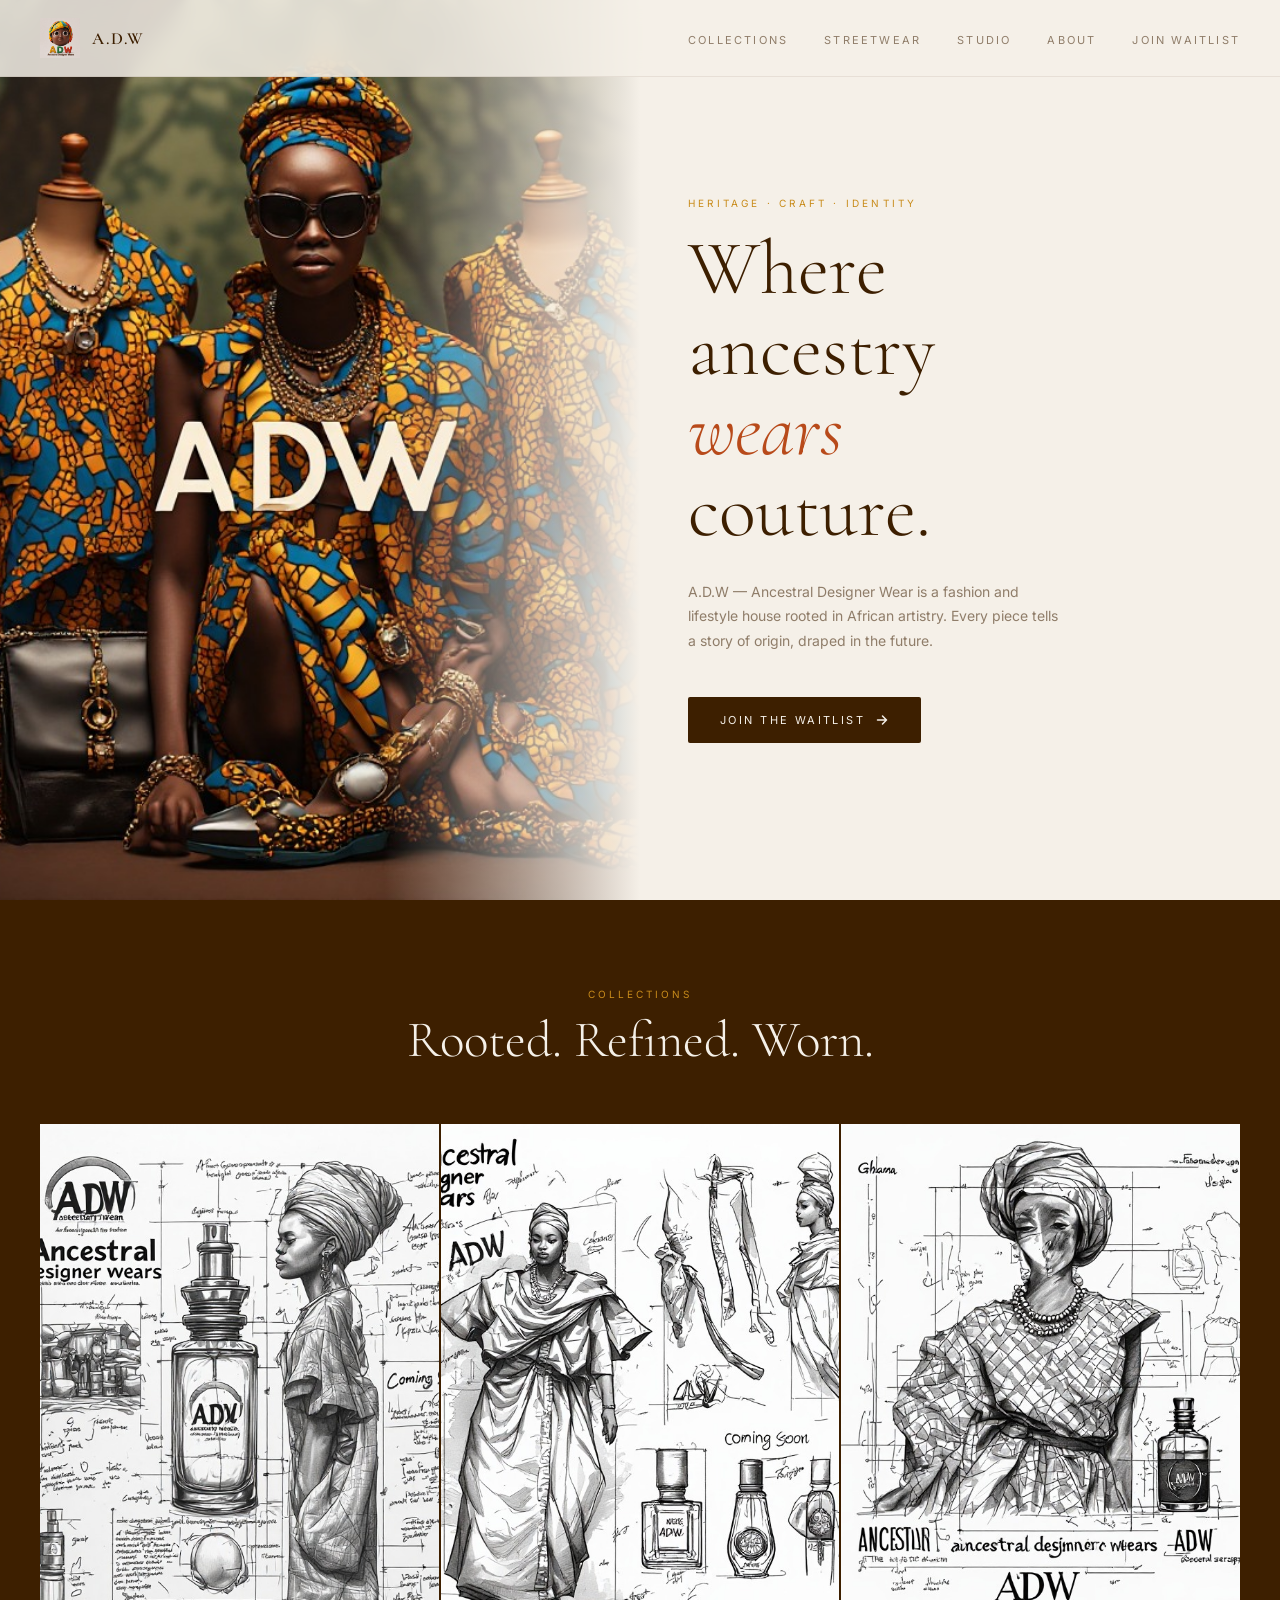
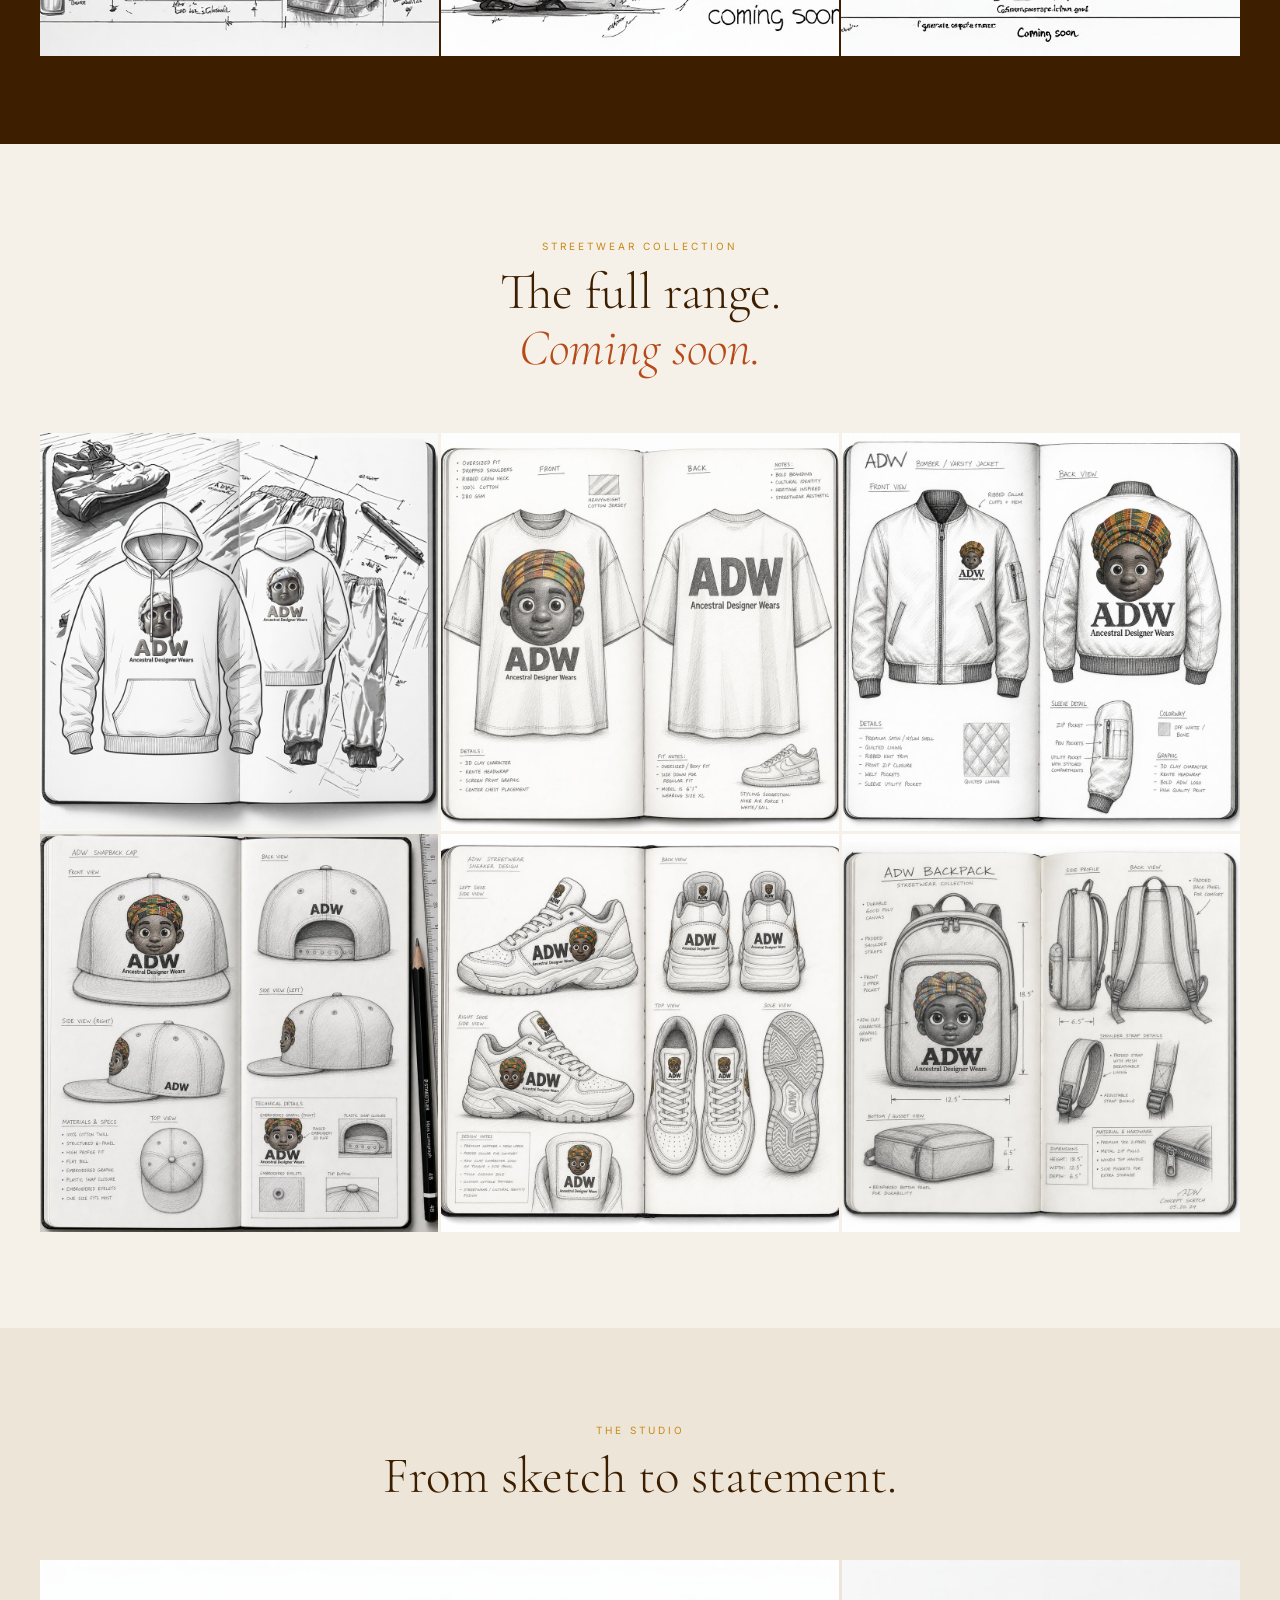
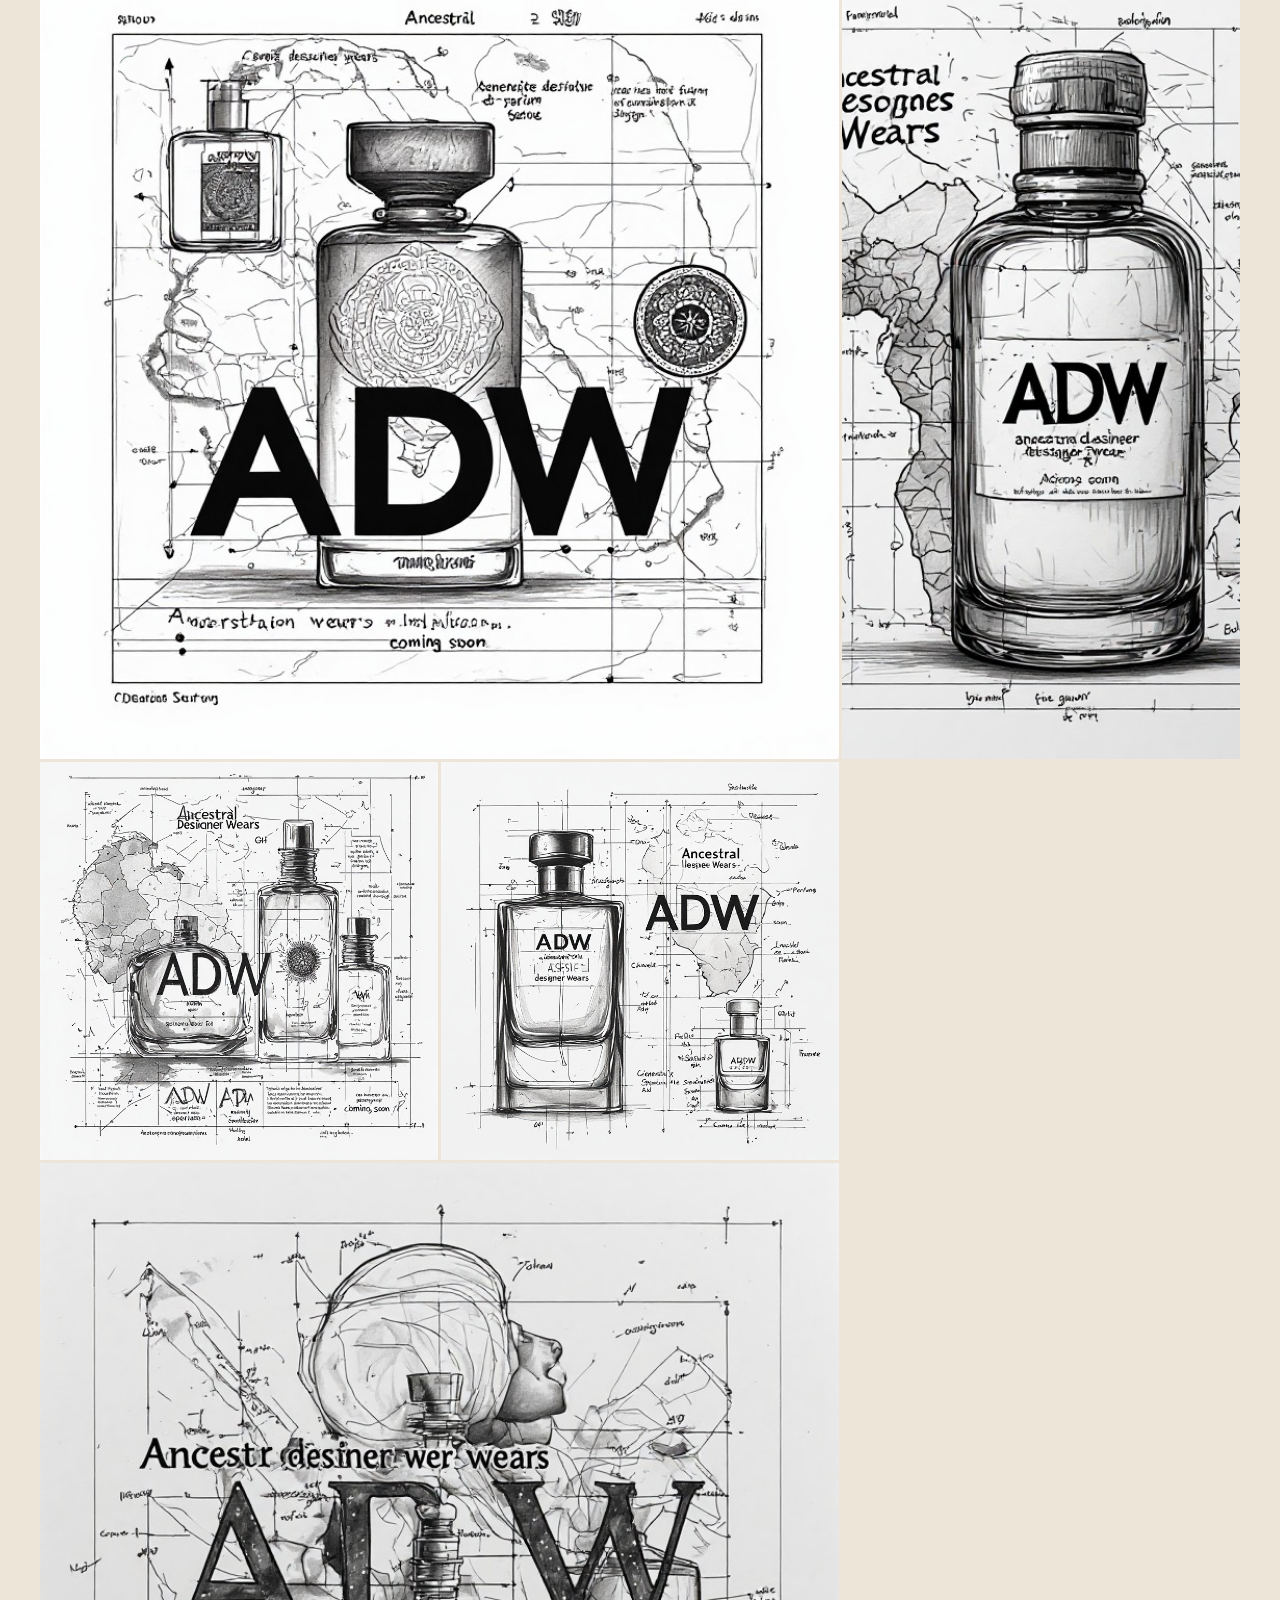
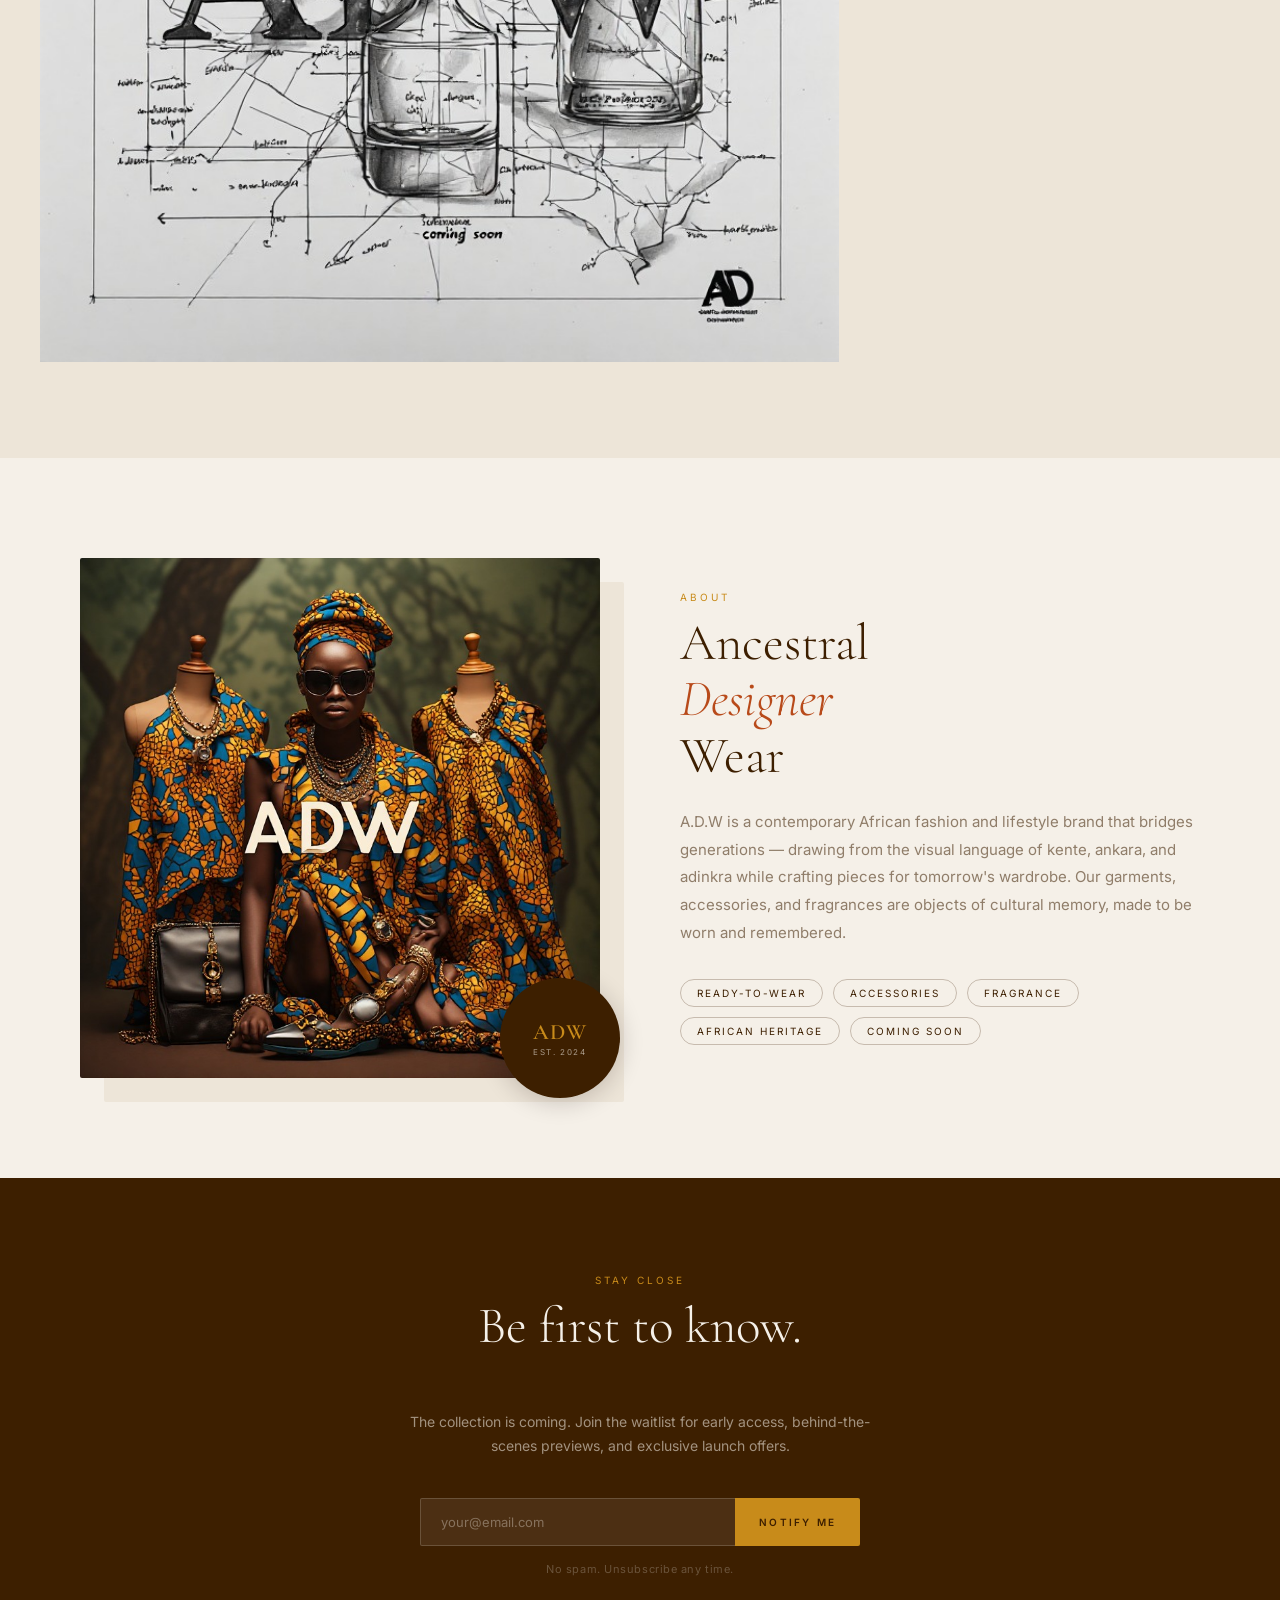
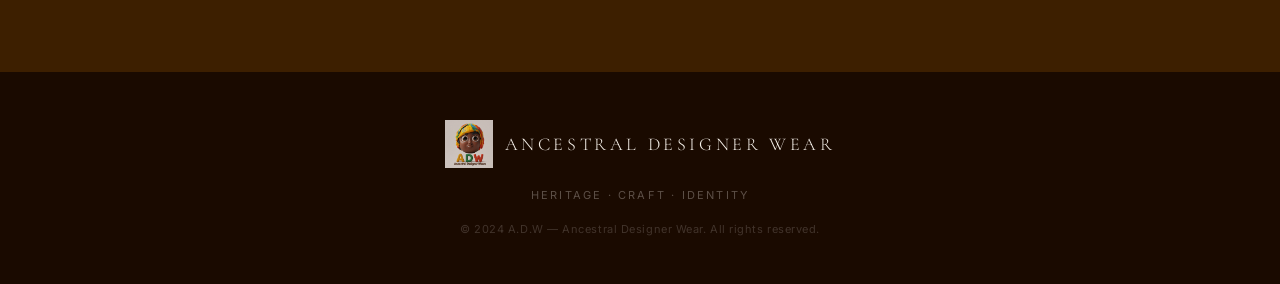
==== ancestral-designer-wear/index.html @ 5e0c4357 "Add streetwear collection: hoodie, tee, jacket, cap, sneakers, backpack sketches + rebuilt static si" ====
<!DOCTYPE html>
<html lang="en">
<head>
  <meta charset="UTF-8" />
  <meta name="viewport" content="width=device-width, initial-scale=1.0" />
  <title>A.D.W — Ancestral Designer Wear</title>
  <meta name="description" content="A.D.W — Ancestral Designer Wear. Where heritage meets haute couture. Rooted in African artistry. Coming soon." />
  <meta name="robots" content="index, follow" />
  <meta property="og:title" content="A.D.W — Ancestral Designer Wear" />
  <meta property="og:description" content="Where heritage meets haute couture. Rooted in African artistry." />
  <meta property="og:type" content="website" />
  <meta name="twitter:card" content="summary_large_image" />
  <meta name="twitter:title" content="A.D.W — Ancestral Designer Wear" />
  <link rel="icon" type="image/png" href="./assets/adw-logo.png" />
  <link rel="preconnect" href="https://fonts.googleapis.com">
  <link rel="preconnect" href="https://fonts.gstatic.com" crossorigin>
  <link href="https://fonts.googleapis.com/css2?family=Cormorant+Garamond:ital,wght@0,300;0,400;0,600;1,300;1,400&family=Inter:wght@300;400;500;600&display=swap" rel="stylesheet">

  <style>
    /* ── Reset ─────────────────────────────────────────── */
    *, *::before, *::after { box-sizing: border-box; margin: 0; padding: 0; }
    html { scroll-behavior: smooth; }
    img { display: block; max-width: 100%; }

    /* ── Tokens ─────────────────────────────────────────── */
    :root {
      --cream:   #f5f0e8;
      --warm:    #ede5d8;
      --brown:   #3d1f00;
      --gold:    #c88b1a;
      --rust:    #b84a1a;
      --green:   #2a6640;
      --ink:     #1a0a00;
      --muted:   rgba(61,31,0,0.55);
      --serif:   'Cormorant Garamond', Georgia, serif;
      --sans:    'Inter', system-ui, sans-serif;
    }

    body {
      background: var(--cream);
      color: var(--brown);
      font-family: var(--sans);
      -webkit-font-smoothing: antialiased;
    }

    /* ── Loading screen ─────────────────────────────────── */
    #adw-loader {
      position: fixed;
      inset: 0;
      z-index: 9999;
      background: var(--ink);
      display: flex;
      flex-direction: column;
      align-items: center;
      justify-content: center;
      gap: 20px;
      cursor: pointer;
      transition: opacity 0.65s ease, visibility 0.65s ease;
    }
    #adw-loader.hidden {
      opacity: 0;
      visibility: hidden;
      pointer-events: none;
    }
    #adw-loader .logo-wrap {
      width: 160px;
      height: 160px;
      animation: adw-spin 2s linear infinite;
      filter: drop-shadow(0 0 28px rgba(200,139,26,0.55));
    }
    #adw-loader .logo-wrap img {
      width: 100%;
      height: 100%;
      object-fit: contain;
      border-radius: 50%;
    }
    @keyframes adw-spin {
      from { transform: rotate(0deg); }
      to   { transform: rotate(360deg); }
    }
    #adw-loader .loader-brand {
      font-family: var(--serif);
      font-size: 22px;
      font-weight: 300;
      letter-spacing: 0.35em;
      text-transform: uppercase;
      color: rgba(245,240,232,0.8);
    }
    #adw-loader .loader-dots {
      display: flex;
      gap: 6px;
    }
    #adw-loader .loader-dots span {
      width: 6px;
      height: 6px;
      border-radius: 50%;
      background: var(--gold);
      animation: adw-bounce 1.3s ease-in-out infinite;
    }
    #adw-loader .loader-dots span:nth-child(2) { animation-delay: 0.2s; }
    #adw-loader .loader-dots span:nth-child(3) { animation-delay: 0.4s; }
    @keyframes adw-bounce {
      0%, 80%, 100% { transform: scale(0.55); opacity: 0.35; }
      40%            { transform: scale(1);    opacity: 1; }
    }
    #adw-loader .loader-hint {
      font-family: var(--sans);
      font-size: 10px;
      letter-spacing: 0.22em;
      text-transform: uppercase;
      color: rgba(245,240,232,0.25);
      margin-top: 8px;
      border: 1px solid rgba(245,240,232,0.12);
      border-radius: 20px;
      padding: 6px 18px;
      transition: color 0.2s, border-color 0.2s;
    }
    #adw-loader:hover .loader-hint,
    #adw-loader:active .loader-hint {
      color: rgba(245,240,232,0.6);
      border-color: rgba(245,240,232,0.3);
    }
    @media (prefers-reduced-motion: reduce) {
      #adw-loader .logo-wrap { animation: none; }
      #adw-loader .loader-dots span { animation: none; opacity: 0.7; }
    }

    /* ── Nav ─────────────────────────────────────────────── */
    nav {
      position: fixed;
      top: 0;
      left: 0;
      right: 0;
      z-index: 100;
      display: flex;
      align-items: center;
      justify-content: space-between;
      padding: 18px 40px;
      background: rgba(245,240,232,0.85);
      backdrop-filter: blur(12px);
      -webkit-backdrop-filter: blur(12px);
      border-bottom: 1px solid rgba(61,31,0,0.08);
      transition: background 0.3s;
    }
    .nav-logo {
      display: flex;
      align-items: center;
      gap: 12px;
      text-decoration: none;
    }
    .nav-logo img {
      width: 40px;
      height: 40px;
      object-fit: contain;
    }
    .nav-logo span {
      font-family: var(--serif);
      font-size: 17px;
      font-weight: 600;
      letter-spacing: 0.12em;
      color: var(--brown);
      text-transform: uppercase;
    }
    .nav-links {
      display: flex;
      gap: 36px;
      list-style: none;
    }
    .nav-links a {
      font-size: 11px;
      letter-spacing: 0.2em;
      text-transform: uppercase;
      color: var(--muted);
      text-decoration: none;
      transition: color 0.2s;
    }
    .nav-links a:hover { color: var(--brown); }

    @media (max-width: 600px) {
      nav { padding: 14px 20px; }
      .nav-links { display: none; }
      .nav-logo span { font-size: 14px; }
    }

    /* ── Hero ─────────────────────────────────────────────── */
    #hero {
      min-height: 100vh;
      display: grid;
      grid-template-columns: 1fr 1fr;
      overflow: hidden;
    }
    .hero-image {
      position: relative;
      overflow: hidden;
    }
    .hero-image img {
      width: 100%;
      height: 100%;
      object-fit: cover;
      object-position: center top;
    }
    .hero-image::after {
      content: '';
      position: absolute;
      inset: 0;
      background: linear-gradient(to right, transparent 60%, var(--cream));
    }
    .hero-text {
      display: flex;
      flex-direction: column;
      justify-content: center;
      padding: 120px 60px 80px 48px;
      background: var(--cream);
    }
    .hero-eyebrow {
      font-size: 10px;
      letter-spacing: 0.32em;
      text-transform: uppercase;
      color: var(--gold);
      margin-bottom: 20px;
    }
    .hero-title {
      font-family: var(--serif);
      font-size: clamp(52px, 6vw, 80px);
      font-weight: 300;
      line-height: 1.05;
      color: var(--brown);
      margin-bottom: 28px;
    }
    .hero-title em {
      font-style: italic;
      color: var(--rust);
    }
    .hero-sub {
      font-size: 14px;
      line-height: 1.75;
      color: var(--muted);
      max-width: 380px;
      margin-bottom: 44px;
    }
    .hero-cta {
      display: inline-flex;
      align-items: center;
      gap: 10px;
      font-size: 11px;
      letter-spacing: 0.22em;
      text-transform: uppercase;
      color: var(--cream);
      background: var(--brown);
      padding: 16px 32px;
      text-decoration: none;
      border-radius: 2px;
      width: fit-content;
      transition: background 0.25s;
    }
    .hero-cta:hover { background: var(--rust); }
    .hero-cta svg { flex-shrink: 0; }

    @media (max-width: 820px) {
      #hero {
        grid-template-columns: 1fr;
        min-height: auto;
      }
      .hero-image {
        height: 55vw;
        min-height: 260px;
        max-height: 480px;
      }
      .hero-image::after { display: none; }
      .hero-text {
        padding: 48px 24px 60px;
      }
      .hero-sub { max-width: 100%; }
    }

    /* ── Section shared ──────────────────────────────────── */
    section { width: 100%; }
    .section-header {
      text-align: center;
      margin-bottom: 56px;
    }
    .section-eyebrow {
      font-size: 10px;
      letter-spacing: 0.3em;
      text-transform: uppercase;
      color: var(--gold);
      margin-bottom: 12px;
    }
    .section-title {
      font-family: var(--serif);
      font-size: clamp(36px, 4vw, 52px);
      font-weight: 300;
      color: var(--brown);
      line-height: 1.1;
    }

    /* ── Feature strip ───────────────────────────────────── */
    #feature {
      background: var(--brown);
      padding: 88px 40px;
    }
    #feature .section-title { color: var(--cream); }
    #feature .section-eyebrow { color: var(--gold); }
    .feature-grid {
      display: grid;
      grid-template-columns: repeat(3, 1fr);
      gap: 2px;
      max-width: 1200px;
      margin: 0 auto;
    }
    .feature-card {
      position: relative;
      overflow: hidden;
      aspect-ratio: 3/4;
    }
    .feature-card img {
      width: 100%;
      height: 100%;
      object-fit: cover;
      object-position: center top;
      transition: transform 0.55s ease;
    }
    .feature-card:hover img { transform: scale(1.04); }
    .feature-card .card-label {
      position: absolute;
      bottom: 0;
      left: 0;
      right: 0;
      padding: 24px 20px 20px;
      background: linear-gradient(to top, rgba(26,10,0,0.85) 0%, transparent 100%);
      font-family: var(--serif);
      font-size: 18px;
      font-weight: 300;
      letter-spacing: 0.08em;
      color: var(--cream);
      opacity: 0;
      transform: translateY(8px);
      transition: opacity 0.3s, transform 0.3s;
    }
    .feature-card:hover .card-label {
      opacity: 1;
      transform: translateY(0);
    }

    @media (max-width: 700px) {
      .feature-grid { grid-template-columns: 1fr; gap: 2px; }
      .feature-card .card-label { opacity: 1; transform: none; }
    }

    /* ── Gallery ─────────────────────────────────────────── */
    #gallery {
      padding: 96px 40px;
      background: var(--warm);
    }
    .gallery-grid {
      display: grid;
      grid-template-columns: repeat(3, 1fr);
      gap: 3px;
      max-width: 1200px;
      margin: 0 auto;
    }
    .gallery-item {
      position: relative;
      overflow: hidden;
      background: #fff;
    }
    .gallery-item.wide {
      grid-column: span 2;
    }
    .gallery-item img {
      width: 100%;
      height: 100%;
      min-height: 280px;
      object-fit: cover;
      object-position: center;
      transition: transform 0.5s ease;
    }
    .gallery-item:hover img { transform: scale(1.03); }

    @media (max-width: 700px) {
      #gallery { padding: 64px 20px; }
      .gallery-grid { grid-template-columns: 1fr 1fr; }
      .gallery-item.wide { grid-column: span 2; }
      .gallery-item img { min-height: 180px; }
    }
    @media (max-width: 440px) {
      .gallery-grid { grid-template-columns: 1fr; }
      .gallery-item.wide { grid-column: span 1; }
    }

    /* ── About / Coming Soon ─────────────────────────────── */
    #about {
      padding: 100px 40px;
      background: var(--cream);
      display: grid;
      grid-template-columns: 1fr 1fr;
      gap: 80px;
      max-width: 1200px;
      margin: 0 auto;
      align-items: center;
    }
    .about-img {
      position: relative;
    }
    .about-img img {
      width: 100%;
      border-radius: 2px;
      box-shadow: 24px 24px 0 var(--warm);
    }
    .about-badge {
      position: absolute;
      bottom: -20px;
      right: -20px;
      width: 120px;
      height: 120px;
      background: var(--brown);
      border-radius: 50%;
      display: flex;
      flex-direction: column;
      align-items: center;
      justify-content: center;
      gap: 2px;
      box-shadow: 0 4px 24px rgba(26,10,0,0.2);
    }
    .about-badge span:first-child {
      font-family: var(--serif);
      font-size: 22px;
      font-weight: 600;
      letter-spacing: 0.05em;
      color: var(--gold);
    }
    .about-badge span:last-child {
      font-size: 8px;
      letter-spacing: 0.2em;
      text-transform: uppercase;
      color: rgba(245,240,232,0.6);
    }
    .about-content .section-header {
      text-align: left;
      margin-bottom: 24px;
    }
    .about-body {
      font-size: 15px;
      line-height: 1.85;
      color: var(--muted);
      margin-bottom: 32px;
    }
    .about-tags {
      display: flex;
      flex-wrap: wrap;
      gap: 10px;
    }
    .tag {
      font-size: 10px;
      letter-spacing: 0.2em;
      text-transform: uppercase;
      color: var(--brown);
      border: 1px solid rgba(61,31,0,0.25);
      border-radius: 20px;
      padding: 7px 16px;
    }

    @media (max-width: 820px) {
      #about {
        grid-template-columns: 1fr;
        gap: 48px;
        padding: 64px 24px;
      }
      .about-badge {
        bottom: -14px;
        right: -8px;
        width: 96px;
        height: 96px;
      }
      .about-badge span:first-child { font-size: 18px; }
      .about-content .section-header { text-align: center; }
      .about-body { text-align: center; }
      .about-tags { justify-content: center; }
    }

    /* ── Newsletter / Waitlist ───────────────────────────── */
    #waitlist {
      padding: 96px 40px;
      background: var(--brown);
      text-align: center;
    }
    #waitlist .section-eyebrow { color: var(--gold); }
    #waitlist .section-title { color: var(--cream); }
    .waitlist-sub {
      font-size: 14px;
      line-height: 1.7;
      color: rgba(245,240,232,0.55);
      max-width: 480px;
      margin: 16px auto 40px;
    }
    .waitlist-form {
      display: flex;
      gap: 0;
      max-width: 440px;
      margin: 0 auto;
    }
    .waitlist-form input {
      flex: 1;
      padding: 15px 20px;
      font-size: 13px;
      font-family: var(--sans);
      background: rgba(245,240,232,0.08);
      border: 1px solid rgba(245,240,232,0.18);
      border-right: none;
      border-radius: 2px 0 0 2px;
      color: var(--cream);
      outline: none;
      transition: border-color 0.2s, background 0.2s;
    }
    .waitlist-form input::placeholder { color: rgba(245,240,232,0.35); }
    .waitlist-form input:focus {
      border-color: var(--gold);
      background: rgba(245,240,232,0.12);
    }
    .waitlist-form button {
      padding: 15px 24px;
      font-size: 10px;
      letter-spacing: 0.22em;
      text-transform: uppercase;
      font-family: var(--sans);
      background: var(--gold);
      color: var(--brown);
      border: none;
      border-radius: 0 2px 2px 0;
      cursor: pointer;
      font-weight: 600;
      transition: background 0.2s;
    }
    .waitlist-form button:hover { background: #e0a030; }
    .form-note {
      font-size: 11px;
      color: rgba(245,240,232,0.25);
      margin-top: 16px;
      letter-spacing: 0.05em;
    }
    .form-success {
      display: none;
      font-family: var(--serif);
      font-size: 22px;
      font-weight: 300;
      color: var(--gold);
      letter-spacing: 0.08em;
    }

    @media (max-width: 520px) {
      #waitlist { padding: 72px 24px; }
      .waitlist-form { flex-direction: column; gap: 10px; }
      .waitlist-form input {
        border-right: 1px solid rgba(245,240,232,0.18);
        border-radius: 2px;
      }
      .waitlist-form button { border-radius: 2px; }
    }

    /* ── Footer ──────────────────────────────────────────── */
    footer {
      background: var(--ink);
      padding: 48px 40px;
      display: flex;
      flex-direction: column;
      align-items: center;
      gap: 20px;
    }
    .footer-logo {
      display: flex;
      align-items: center;
      gap: 12px;
    }
    .footer-logo img {
      width: 48px;
      height: 48px;
      object-fit: contain;
      opacity: 0.9;
    }
    .footer-logo span {
      font-family: var(--serif);
      font-size: 18px;
      font-weight: 300;
      letter-spacing: 0.2em;
      color: var(--cream);
      text-transform: uppercase;
    }
    .footer-tagline {
      font-size: 11px;
      letter-spacing: 0.2em;
      text-transform: uppercase;
      color: rgba(245,240,232,0.3);
    }
    .footer-copy {
      font-size: 11px;
      color: rgba(245,240,232,0.18);
      letter-spacing: 0.05em;
    }

    @media (max-width: 520px) {
      footer { padding: 40px 24px; }
    }

    /* ── Screen-reader only ──────────────────────────────── */
    .sr-only {
      position: absolute;
      width: 1px;
      height: 1px;
      padding: 0;
      margin: -1px;
      overflow: hidden;
      clip: rect(0,0,0,0);
      white-space: nowrap;
      border: 0;
    }

    /* ── Streetwear grid ────────────────────────────────── */
    #streetwear {
      padding: 96px 40px;
      background: var(--cream);
    }
    .sw-grid {
      display: grid;
      grid-template-columns: repeat(3, 1fr);
      gap: 3px;
      max-width: 1200px;
      margin: 0 auto;
    }
    .sw-item {
      position: relative;
      overflow: hidden;
      background: #f9f6f0;
      cursor: pointer;
    }
    .sw-item img {
      width: 100%;
      aspect-ratio: 1 / 1;
      object-fit: cover;
      object-position: center top;
      transition: transform 0.5s ease;
    }
    .sw-item:hover img { transform: scale(1.04); }
    .sw-item .sw-label {
      position: absolute;
      bottom: 0;
      left: 0;
      right: 0;
      padding: 20px 16px 16px;
      background: linear-gradient(to top, rgba(26,10,0,0.78) 0%, transparent 100%);
      display: flex;
      flex-direction: column;
      gap: 2px;
      transform: translateY(4px);
      opacity: 0;
      transition: opacity 0.3s, transform 0.3s;
    }
    .sw-item:hover .sw-label {
      opacity: 1;
      transform: translateY(0);
    }
    .sw-label .sw-name {
      font-family: var(--serif);
      font-size: 17px;
      font-weight: 400;
      color: var(--cream);
      letter-spacing: 0.06em;
    }
    .sw-label .sw-tag {
      font-size: 9px;
      letter-spacing: 0.22em;
      text-transform: uppercase;
      color: var(--gold);
    }

    @media (max-width: 820px) {
      #streetwear { padding: 64px 20px; }
      .sw-grid { grid-template-columns: repeat(2, 1fr); }
      .sw-item .sw-label { opacity: 1; transform: none; }
    }
    @media (max-width: 480px) {
      .sw-grid { grid-template-columns: 1fr; }
    }

    /* ── Scroll reveal ───────────────────────────────────── */
    .reveal {
      opacity: 0;
      transform: translateY(28px);
      transition: opacity 0.7s ease, transform 0.7s ease;
    }
    .reveal.visible {
      opacity: 1;
      transform: translateY(0);
    }
    @media (prefers-reduced-motion: reduce) {
      .reveal { opacity: 1; transform: none; transition: none; }
    }
  </style>
</head>
<body>

  <!-- ── Loading screen ── -->
  <div id="adw-loader" role="status" aria-label="Loading Ancestral Designer Wear">
    <div class="logo-wrap">
      <img src="./assets/adw-logo.png" alt="" aria-hidden="true" />
    </div>
    <div class="loader-brand">A.D.W</div>
    <div class="loader-dots" aria-hidden="true">
      <span></span><span></span><span></span>
    </div>
    <div class="loader-hint" aria-hidden="true">Tap to enter</div>
  </div>

  <!-- ── Nav ── -->
  <nav>
    <a href="#" class="nav-logo">
      <img src="./assets/adw-logo.png" alt="A.D.W logo" />
      <span>A.D.W</span>
    </a>
    <ul class="nav-links">
      <li><a href="#feature">Collections</a></li>
      <li><a href="#streetwear">Streetwear</a></li>
      <li><a href="#gallery">Studio</a></li>
      <li><a href="#about">About</a></li>
      <li><a href="#waitlist">Join Waitlist</a></li>
    </ul>
  </nav>

  <main id="main-content">

  <!-- ── Hero ── -->
  <section id="hero">
    <div class="hero-image">
      <img src="./assets/img-7307.jpeg"
           alt="A.D.W editorial fashion campaign — model in vibrant kente print surrounded by mannequins"
           loading="eager" />
    </div>
    <div class="hero-text reveal">
      <p class="hero-eyebrow">Heritage · Craft · Identity</p>
      <h1 class="hero-title">
        Where<br>ancestry<br><em>wears</em><br>couture.
      </h1>
      <p class="hero-sub">
        A.D.W — Ancestral Designer Wear is a fashion and lifestyle house rooted in African artistry.
        Every piece tells a story of origin, draped in the future.
      </p>
      <a href="#waitlist" class="hero-cta">
        Join the waitlist
        <svg width="14" height="14" viewBox="0 0 14 14" fill="none" xmlns="http://www.w3.org/2000/svg">
          <path d="M2.5 7H11.5M7.5 3L11.5 7L7.5 11" stroke="currentColor" stroke-width="1.5" stroke-linecap="round" stroke-linejoin="round"/>
        </svg>
      </a>
    </div>
  </section>

  <!-- ── Feature strip ── -->
  <section id="feature">
    <div style="max-width:1200px;margin:0 auto 56px;padding:0 0;" class="section-header reveal">
      <p class="section-eyebrow">Collections</p>
      <h2 class="section-title" style="color:var(--cream);">Rooted. Refined. Worn.</h2>
    </div>
    <div class="feature-grid">
      <div class="feature-card reveal">
        <img src="./assets/img-7311.jpeg" alt="ADW fashion design sketch with perfume concept" loading="lazy" />
        <div class="card-label">Design Archive</div>
      </div>
      <div class="feature-card reveal">
        <img src="./assets/img-7310.jpeg" alt="ADW fashion sketches — garment and fragrance studies" loading="lazy" />
        <div class="card-label">Garments</div>
      </div>
      <div class="feature-card reveal">
        <img src="./assets/img-7315.jpeg" alt="ADW Ghana fashion sketch with perfume bottle" loading="lazy" />
        <div class="card-label">Ghana Series</div>
      </div>
    </div>
  </section>

  <!-- ── Streetwear ── -->
  <section id="streetwear">
    <div class="section-header reveal">
      <p class="section-eyebrow">Streetwear Collection</p>
      <h2 class="section-title">The full range.<br><em style="font-style:italic;color:var(--rust);">Coming soon.</em></h2>
    </div>
    <div class="sw-grid">
      <div class="sw-item reveal">
        <img src="./assets/img-7404.jpeg"
             alt="ADW hoodie and sweatpants sketchbook design — front and back views with ADW logo"
             loading="lazy" />
        <div class="sw-label">
          <span class="sw-name">Hoodie &amp; Sweatpants</span>
          <span class="sw-tag">Coming Soon</span>
        </div>
      </div>
      <div class="sw-item reveal">
        <img src="./assets/sketch-tshirt.jpeg"
             alt="ADW oversized graphic T-shirt sketchbook design — front and back views"
             loading="lazy" />
        <div class="sw-label">
          <span class="sw-name">Oversized Tee</span>
          <span class="sw-tag">Coming Soon</span>
        </div>
      </div>
      <div class="sw-item reveal">
        <img src="./assets/sketch-jacket.jpeg"
             alt="ADW bomber jacket sketchbook design — front and back views with large back graphic"
             loading="lazy" />
        <div class="sw-label">
          <span class="sw-name">Bomber Jacket</span>
          <span class="sw-tag">Coming Soon</span>
        </div>
      </div>
      <div class="sw-item reveal">
        <img src="./assets/sketch-cap.jpeg"
             alt="ADW snapback cap sketchbook design — front, back, side and top views"
             loading="lazy" />
        <div class="sw-label">
          <span class="sw-name">Snapback Cap</span>
          <span class="sw-tag">Coming Soon</span>
        </div>
      </div>
      <div class="sw-item reveal">
        <img src="./assets/sketch-sneakers.jpeg"
             alt="ADW sneaker sketchbook design — side, back, top and sole views"
             loading="lazy" />
        <div class="sw-label">
          <span class="sw-name">ADW Sneakers</span>
          <span class="sw-tag">Coming Soon</span>
        </div>
      </div>
      <div class="sw-item reveal">
        <img src="./assets/sketch-bag.jpeg"
             alt="ADW backpack sketchbook design — front, side, back and detail views"
             loading="lazy" />
        <div class="sw-label">
          <span class="sw-name">Streetwear Backpack</span>
          <span class="sw-tag">Coming Soon</span>
        </div>
      </div>
    </div>
  </section>

  <!-- ── Gallery ── -->
  <section id="gallery">
    <div class="section-header reveal">
      <p class="section-eyebrow">The Studio</p>
      <h2 class="section-title">From sketch to statement.</h2>
    </div>
    <div class="gallery-grid">
      <div class="gallery-item wide reveal">
        <img src="./assets/img-7308.jpeg"
             alt="ADW perfume bottle architectural sketch on Africa map"
             loading="lazy" />
      </div>
      <div class="gallery-item reveal">
        <img src="./assets/img-7309.jpeg"
             alt="ADW perfume vessel design with Ancestral Designer Wears branding"
             loading="lazy" />
      </div>
      <div class="gallery-item reveal">
        <img src="./assets/img-7312.jpeg"
             alt="ADW fragrance bottle collection sketches"
             loading="lazy" />
      </div>
      <div class="gallery-item reveal">
        <img src="./assets/img-7313.jpeg"
             alt="ADW perfume bottle blueprint study"
             loading="lazy" />
      </div>
      <div class="gallery-item wide reveal">
        <img src="./assets/img-7314.jpeg"
             alt="ADW brand identity — coming soon composition"
             loading="lazy" />
      </div>
    </div>
  </section>

  <!-- ── About ── -->
  <section>
    <div id="about">
      <div class="about-img reveal">
        <img src="./assets/img-7307.jpeg"
             alt="A.D.W campaign editorial — rooted in African fashion identity" />
        <div class="about-badge">
          <span>ADW</span>
          <span>Est. 2024</span>
        </div>
      </div>
      <div class="about-content">
        <div class="section-header reveal">
          <p class="section-eyebrow">About</p>
          <h2 class="section-title">Ancestral<br><em style="font-style:italic;color:var(--rust);">Designer</em><br>Wear</h2>
        </div>
        <p class="about-body reveal">
          A.D.W is a contemporary African fashion and lifestyle brand that bridges generations
          — drawing from the visual language of kente, ankara, and adinkra while crafting pieces
          for tomorrow's wardrobe. Our garments, accessories, and fragrances are objects of
          cultural memory, made to be worn and remembered.
        </p>
        <div class="about-tags reveal">
          <span class="tag">Ready-to-Wear</span>
          <span class="tag">Accessories</span>
          <span class="tag">Fragrance</span>
          <span class="tag">African Heritage</span>
          <span class="tag">Coming Soon</span>
        </div>
      </div>
    </div>
  </section>

  <!-- ── Waitlist ── -->
  <section id="waitlist">
    <div class="section-header reveal">
      <p class="section-eyebrow">Stay Close</p>
      <h2 class="section-title" style="color:var(--cream);">Be first to know.</h2>
    </div>
    <p class="waitlist-sub reveal">
      The collection is coming. Join the waitlist for early access, behind-the-scenes previews,
      and exclusive launch offers.
    </p>
    <form class="waitlist-form reveal" id="waitlist-form" onsubmit="handleWaitlist(event)">
      <label for="waitlist-email" class="sr-only">Email address</label>
      <input id="waitlist-email" type="email" placeholder="your@email.com" required />
      <button type="submit">Notify me</button>
    </form>
    <p class="form-note reveal">No spam. Unsubscribe any time.</p>
    <p class="form-success reveal" id="form-success">
      You're on the list. ✦
    </p>
  </section>

  </main><!-- /#main-content -->

  <!-- ── Footer ── -->
  <footer>
    <div class="footer-logo">
      <img src="./assets/adw-logo.png" alt="A.D.W logo" />
      <span>Ancestral Designer Wear</span>
    </div>
    <p class="footer-tagline">Heritage · Craft · Identity</p>
    <p class="footer-copy">© 2024 A.D.W — Ancestral Designer Wear. All rights reserved.</p>
  </footer>

  <script>
    // ── Loader dismiss ──────────────────────────────────────
    (function () {
      var dismissed = false;
      function hideLoader() {
        if (dismissed) return;
        dismissed = true;
        var loader = document.getElementById('adw-loader');
        if (loader) {
          loader.classList.add('hidden');
          setTimeout(function () { loader.remove(); }, 700);
        }
      }
      var loader = document.getElementById('adw-loader');
      if (loader) {
        loader.addEventListener('click', hideLoader);
        loader.addEventListener('touchend', function (e) {
          e.preventDefault();
          hideLoader();
        }, { passive: false });
      }
      if (document.readyState === 'complete') {
        setTimeout(hideLoader, 900);
      } else {
        window.addEventListener('load', function () {
          setTimeout(hideLoader, 900);
        });
      }
      setTimeout(hideLoader, 5500);
    })();

    // ── Scroll reveal ───────────────────────────────────────
    (function () {
      if (!('IntersectionObserver' in window)) {
        document.querySelectorAll('.reveal').forEach(function (el) {
          el.classList.add('visible');
        });
        return;
      }
      var observer = new IntersectionObserver(function (entries) {
        entries.forEach(function (entry) {
          if (entry.isIntersecting) {
            entry.target.classList.add('visible');
            observer.unobserve(entry.target);
          }
        });
      }, { threshold: 0.1, rootMargin: '0px 0px -40px 0px' });
      document.querySelectorAll('.reveal').forEach(function (el) {
        observer.observe(el);
      });
    })();

    // ── Waitlist form ───────────────────────────────────────
    function handleWaitlist(e) {
      e.preventDefault();
      var form = document.getElementById('waitlist-form');
      var note = document.querySelector('.form-note');
      var success = document.getElementById('form-success');
      form.style.display = 'none';
      if (note) note.style.display = 'none';
      if (success) { success.style.display = 'block'; }
    }
  </script>

</body>
</html>
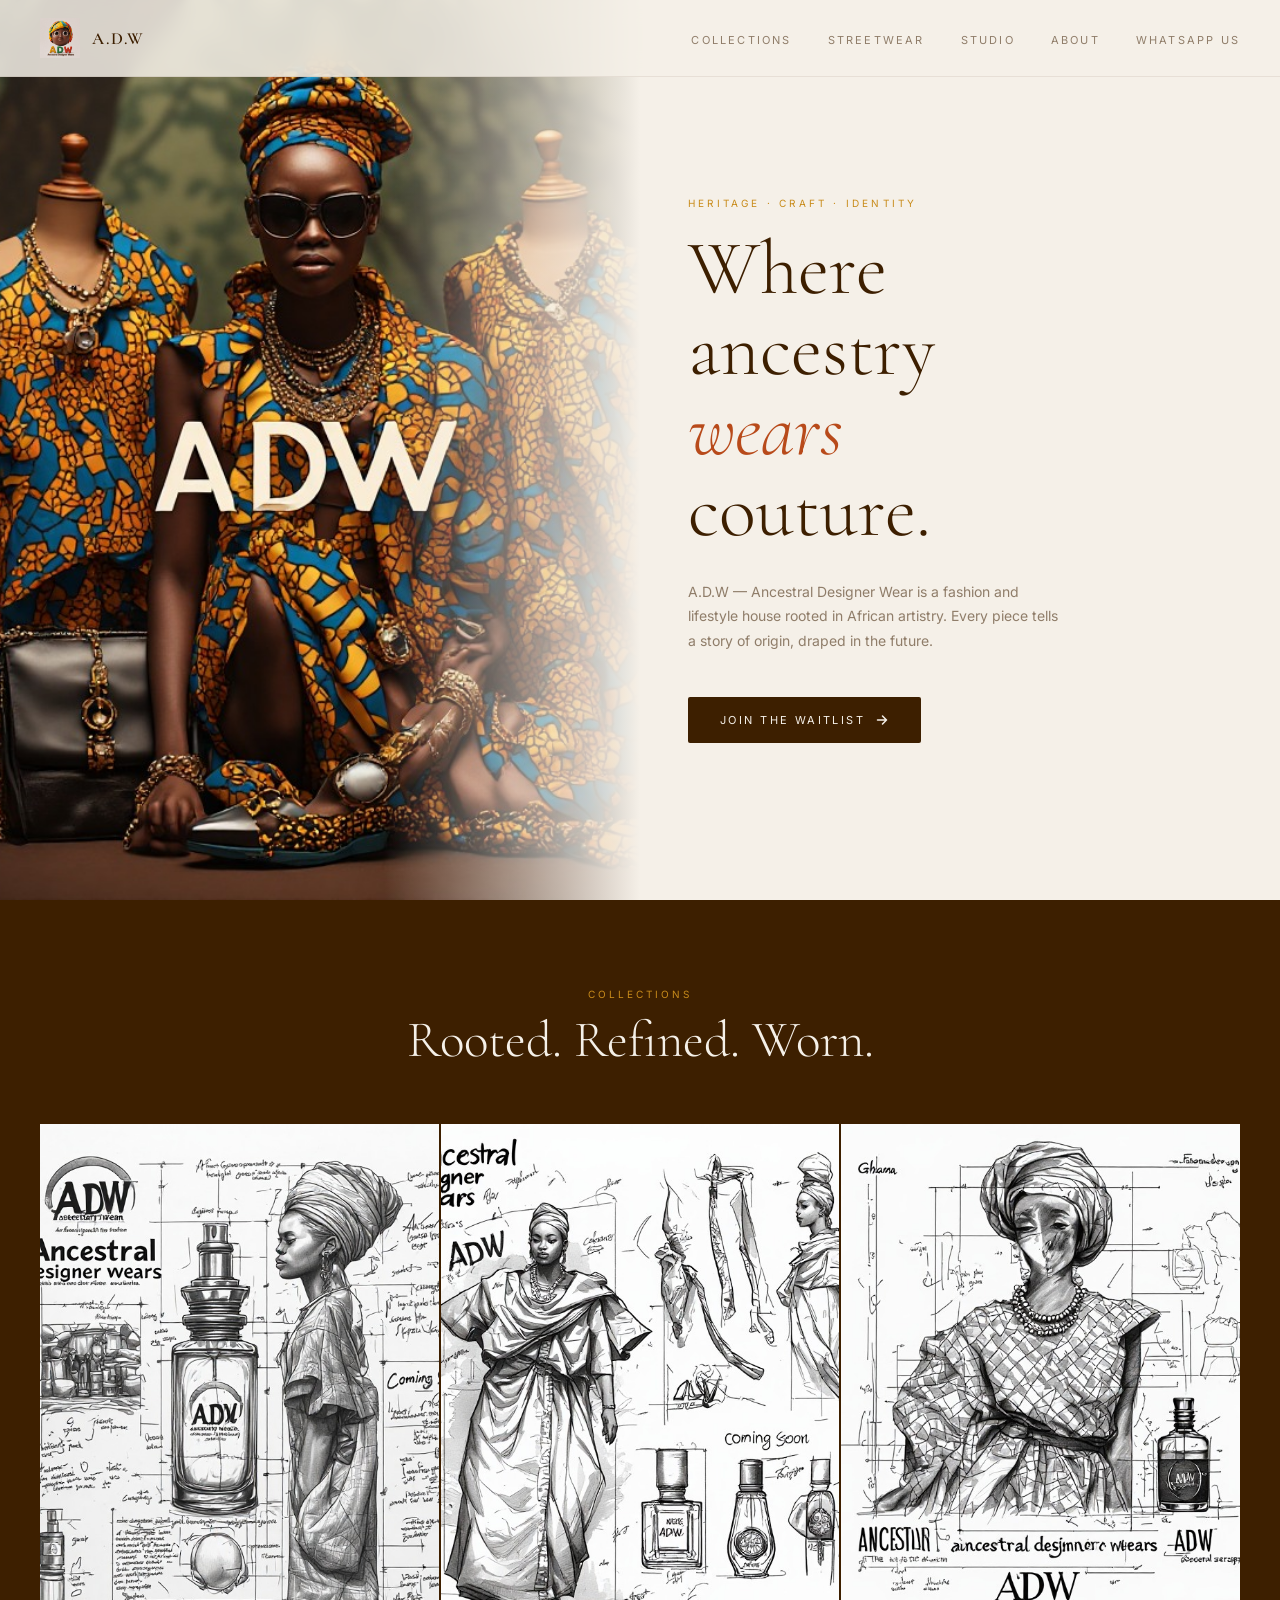
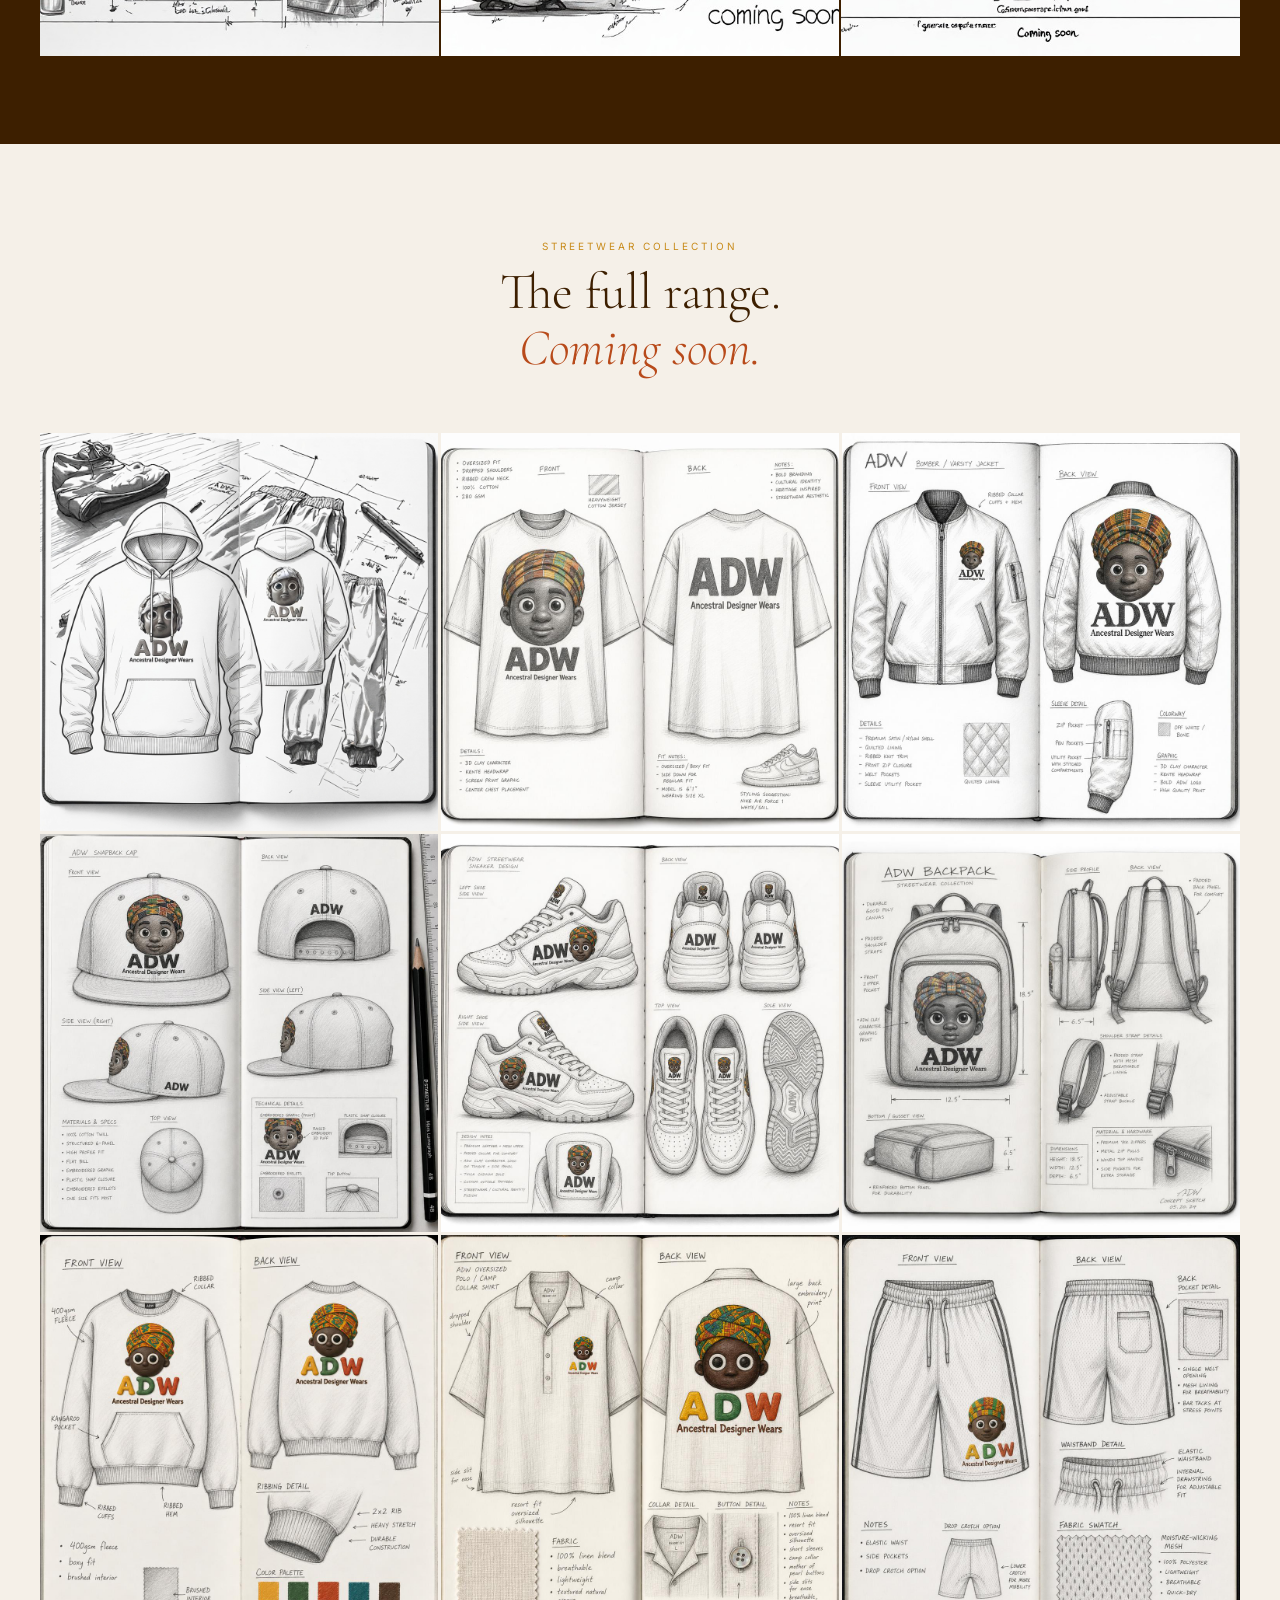
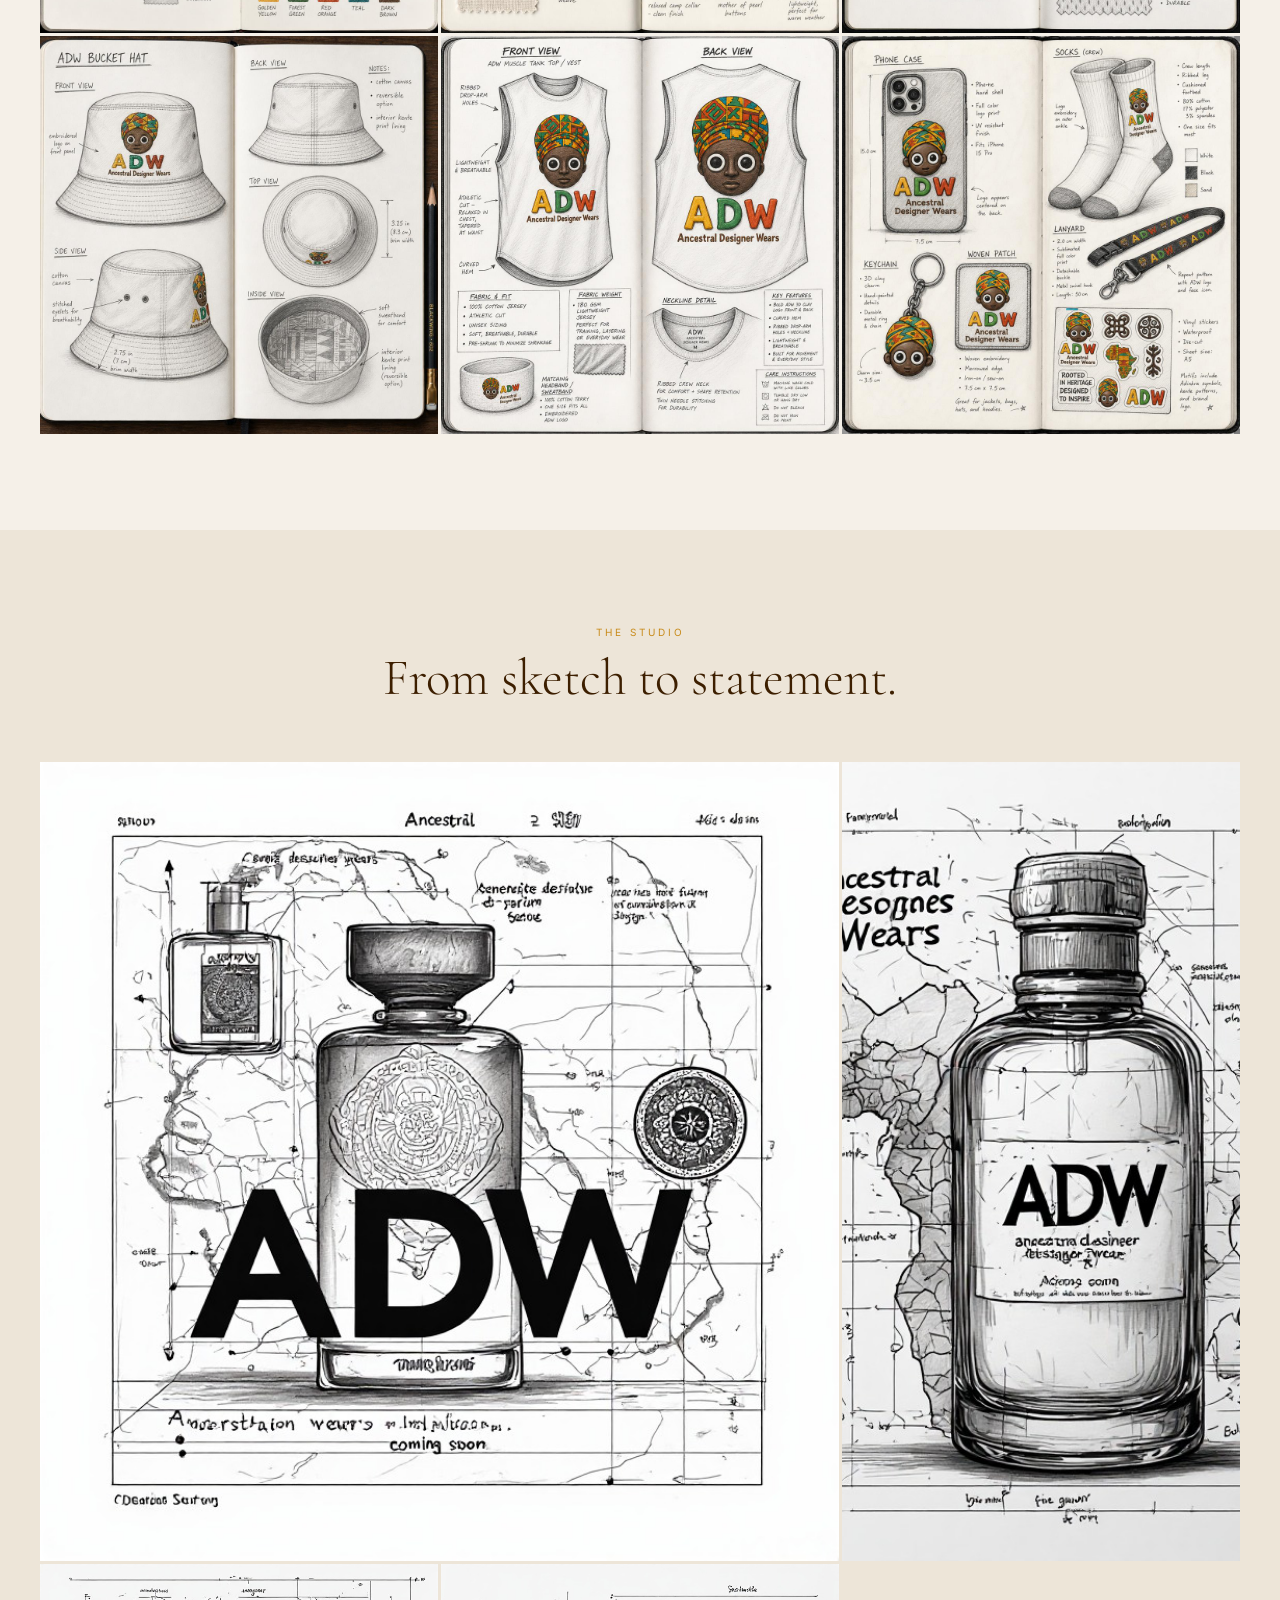
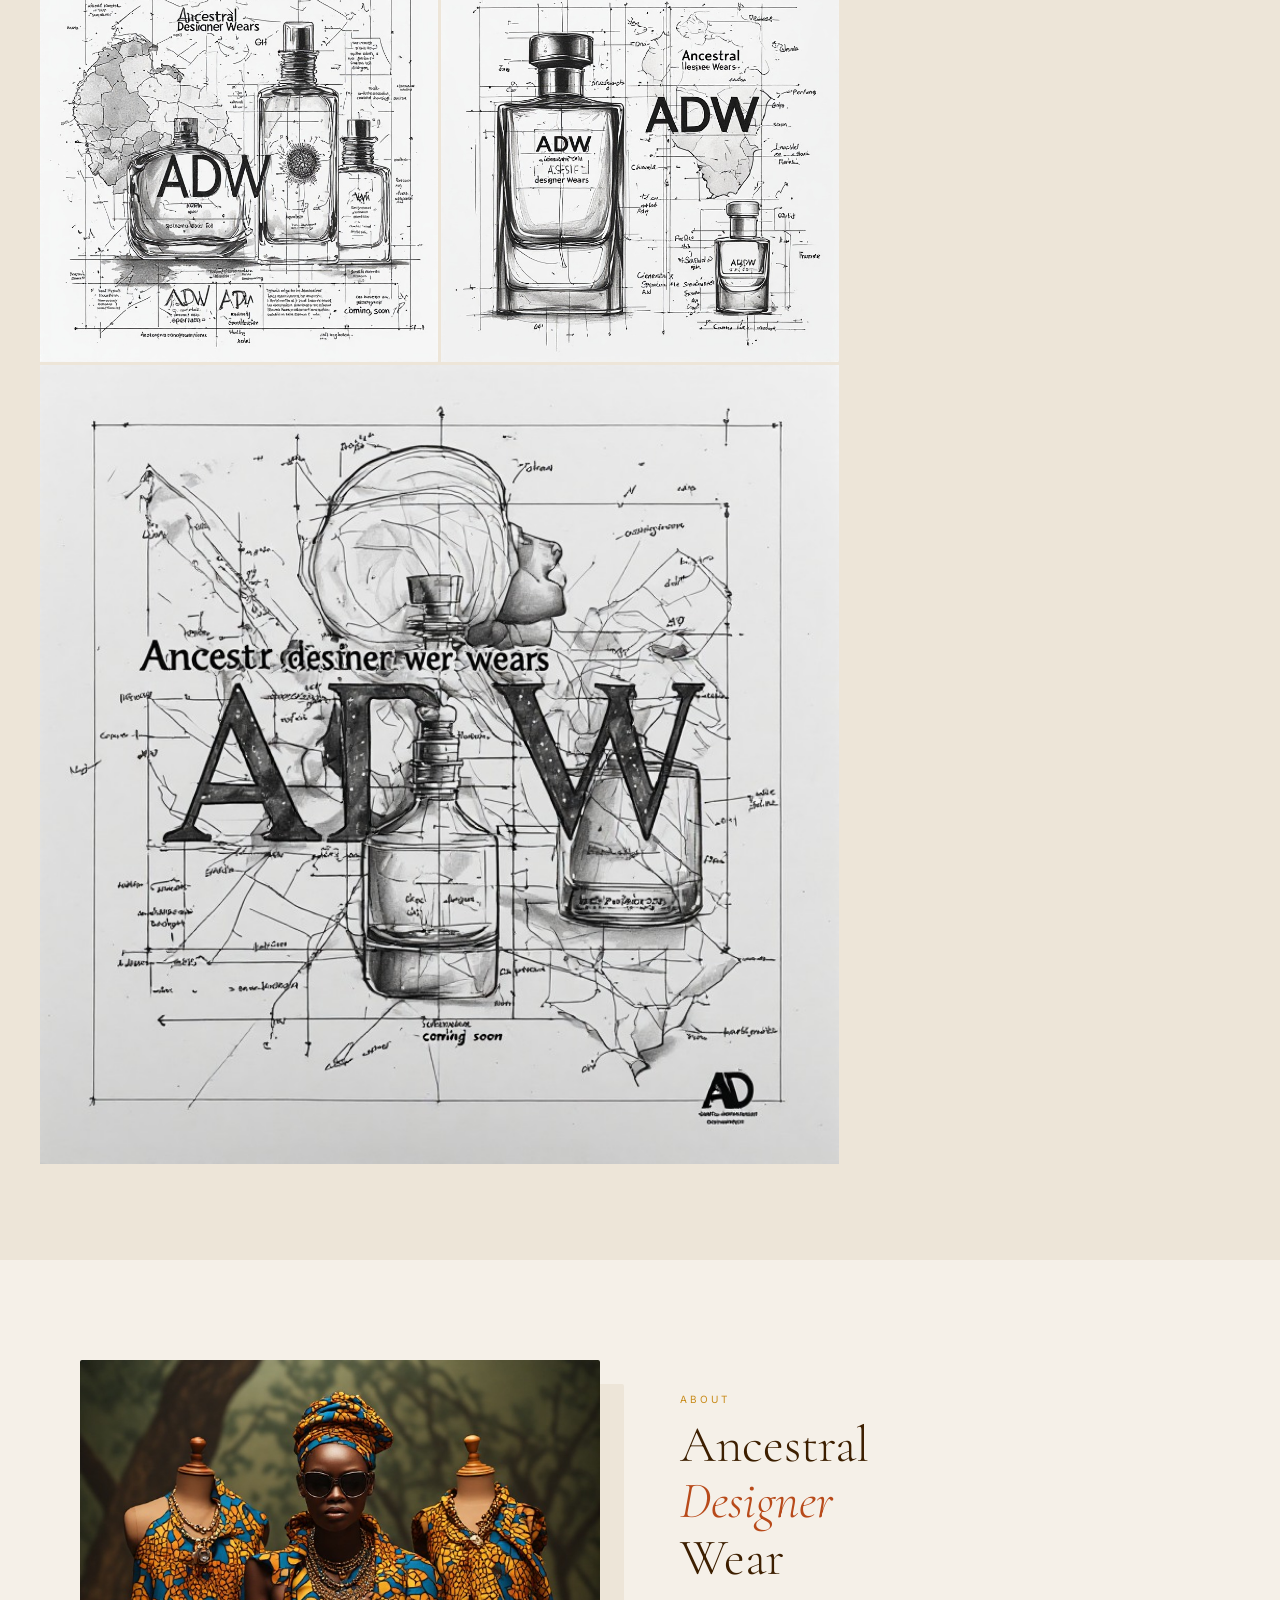
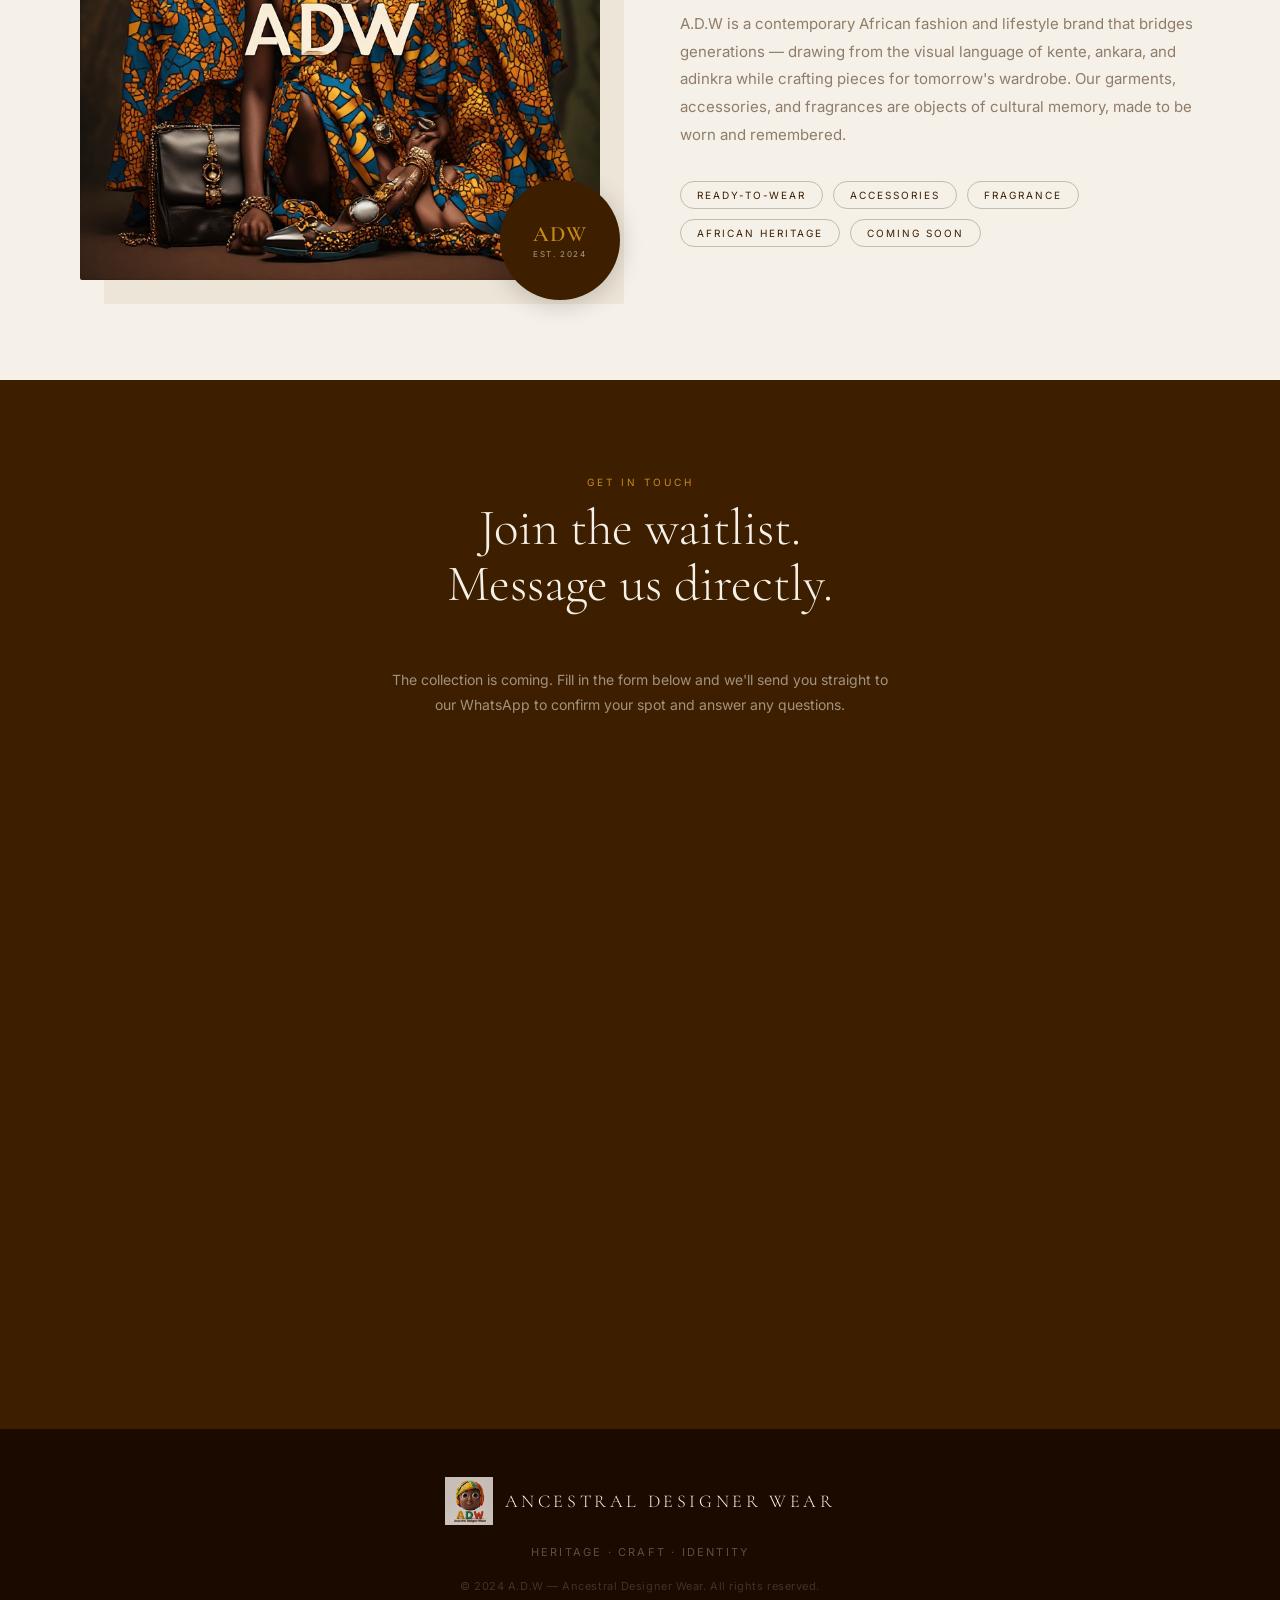
==== commit 3b702731: "Add 6 new streetwear sketches (crewneck, polo, shorts, bucket hat, tank, accessories) + WhatsApp con" ====
--- a/ancestral-designer-wear/index.html
+++ b/ancestral-designer-wear/index.html
@@ -478,83 +478,125 @@
       .about-tags { justify-content: center; }
     }
 
-    /* ── Newsletter / Waitlist ───────────────────────────── */
-    #waitlist {
+    /* ── WhatsApp Contact ────────────────────────────────── */
+    #contact {
       padding: 96px 40px;
       background: var(--brown);
       text-align: center;
     }
-    #waitlist .section-eyebrow { color: var(--gold); }
-    #waitlist .section-title { color: var(--cream); }
-    .waitlist-sub {
+    #contact .section-eyebrow { color: var(--gold); }
+    #contact .section-title { color: var(--cream); }
+    .contact-sub {
       font-size: 14px;
-      line-height: 1.7;
+      line-height: 1.75;
       color: rgba(245,240,232,0.55);
-      max-width: 480px;
-      margin: 16px auto 40px;
-    }
-    .waitlist-form {
-      display: flex;
-      gap: 0;
-      max-width: 440px;
+      max-width: 500px;
+      margin: 14px auto 44px;
+    }
+    .contact-card {
+      max-width: 520px;
       margin: 0 auto;
-    }
-    .waitlist-form input {
-      flex: 1;
-      padding: 15px 20px;
+      background: rgba(245,240,232,0.05);
+      border: 1px solid rgba(245,240,232,0.12);
+      border-radius: 6px;
+      padding: 40px 40px 36px;
+      text-align: left;
+    }
+    .contact-form-fields {
+      display: flex;
+      flex-direction: column;
+      gap: 14px;
+      margin-bottom: 24px;
+    }
+    .cf-label {
+      display: block;
+      font-size: 9px;
+      letter-spacing: 0.22em;
+      text-transform: uppercase;
+      color: rgba(245,240,232,0.45);
+      margin-bottom: 6px;
+    }
+    .cf-input,
+    .cf-select,
+    .cf-textarea {
+      width: 100%;
+      padding: 13px 16px;
       font-size: 13px;
       font-family: var(--sans);
-      background: rgba(245,240,232,0.08);
-      border: 1px solid rgba(245,240,232,0.18);
-      border-right: none;
-      border-radius: 2px 0 0 2px;
+      background: rgba(245,240,232,0.07);
+      border: 1px solid rgba(245,240,232,0.16);
+      border-radius: 3px;
       color: var(--cream);
       outline: none;
       transition: border-color 0.2s, background 0.2s;
     }
-    .waitlist-form input::placeholder { color: rgba(245,240,232,0.35); }
-    .waitlist-form input:focus {
+    .cf-input::placeholder,
+    .cf-textarea::placeholder { color: rgba(245,240,232,0.28); }
+    .cf-input:focus,
+    .cf-select:focus,
+    .cf-textarea:focus {
       border-color: var(--gold);
-      background: rgba(245,240,232,0.12);
-    }
-    .waitlist-form button {
-      padding: 15px 24px;
+      background: rgba(245,240,232,0.11);
+    }
+    .cf-select {
+      appearance: none;
+      -webkit-appearance: none;
+      background-image: url("data:image/svg+xml,%3Csvg xmlns='http://www.w3.org/2000/svg' width='12' height='8' viewBox='0 0 12 8'%3E%3Cpath d='M1 1l5 5 5-5' stroke='rgba(245,240,232,0.4)' stroke-width='1.5' fill='none' stroke-linecap='round'/%3E%3C/svg%3E");
+      background-repeat: no-repeat;
+      background-position: right 14px center;
+      cursor: pointer;
+    }
+    .cf-select option { background: #2d1000; color: var(--cream); }
+    .cf-textarea { resize: vertical; min-height: 100px; line-height: 1.6; }
+    .wa-btn {
+      display: flex;
+      align-items: center;
+      justify-content: center;
+      gap: 10px;
+      width: 100%;
+      padding: 16px 24px;
+      background: #25D366;
+      color: #fff;
+      border: none;
+      border-radius: 3px;
+      font-size: 13px;
+      font-weight: 600;
+      font-family: var(--sans);
+      letter-spacing: 0.06em;
+      cursor: pointer;
+      text-decoration: none;
+      transition: background 0.2s, transform 0.15s;
+    }
+    .wa-btn:hover { background: #1ebe5d; transform: translateY(-1px); }
+    .wa-btn:active { transform: translateY(0); }
+    .wa-btn svg { flex-shrink: 0; }
+    .wa-disclaimer {
       font-size: 10px;
-      letter-spacing: 0.22em;
-      text-transform: uppercase;
-      font-family: var(--sans);
-      background: var(--gold);
-      color: var(--brown);
-      border: none;
-      border-radius: 0 2px 2px 0;
-      cursor: pointer;
+      color: rgba(245,240,232,0.22);
+      text-align: center;
+      margin-top: 14px;
+      letter-spacing: 0.05em;
+    }
+    .wa-direct {
+      display: flex;
+      align-items: center;
+      justify-content: center;
+      gap: 8px;
+      margin-top: 32px;
+      font-size: 11px;
+      letter-spacing: 0.1em;
+      color: rgba(245,240,232,0.35);
+    }
+    .wa-direct a {
+      color: #25D366;
+      text-decoration: none;
       font-weight: 600;
-      transition: background 0.2s;
-    }
-    .waitlist-form button:hover { background: #e0a030; }
-    .form-note {
-      font-size: 11px;
-      color: rgba(245,240,232,0.25);
-      margin-top: 16px;
-      letter-spacing: 0.05em;
-    }
-    .form-success {
-      display: none;
-      font-family: var(--serif);
-      font-size: 22px;
-      font-weight: 300;
-      color: var(--gold);
-      letter-spacing: 0.08em;
-    }
-
-    @media (max-width: 520px) {
-      #waitlist { padding: 72px 24px; }
-      .waitlist-form { flex-direction: column; gap: 10px; }
-      .waitlist-form input {
-        border-right: 1px solid rgba(245,240,232,0.18);
-        border-radius: 2px;
-      }
-      .waitlist-form button { border-radius: 2px; }
+    }
+    .wa-direct a:hover { text-decoration: underline; }
+
+    @media (max-width: 600px) {
+      #contact { padding: 72px 20px; }
+      .contact-card { padding: 28px 20px 24px; }
     }
 
     /* ── Footer ──────────────────────────────────────────── */
@@ -721,7 +763,7 @@
       <li><a href="#streetwear">Streetwear</a></li>
       <li><a href="#gallery">Studio</a></li>
       <li><a href="#about">About</a></li>
-      <li><a href="#waitlist">Join Waitlist</a></li>
+      <li><a href="#contact">WhatsApp Us</a></li>
     </ul>
   </nav>
 
@@ -743,7 +785,7 @@
         A.D.W — Ancestral Designer Wear is a fashion and lifestyle house rooted in African artistry.
         Every piece tells a story of origin, draped in the future.
       </p>
-      <a href="#waitlist" class="hero-cta">
+      <a href="#contact" class="hero-cta">
         Join the waitlist
         <svg width="14" height="14" viewBox="0 0 14 14" fill="none" xmlns="http://www.w3.org/2000/svg">
           <path d="M2.5 7H11.5M7.5 3L11.5 7L7.5 11" stroke="currentColor" stroke-width="1.5" stroke-linecap="round" stroke-linejoin="round"/>
@@ -832,6 +874,60 @@
              loading="lazy" />
         <div class="sw-label">
           <span class="sw-name">Streetwear Backpack</span>
+          <span class="sw-tag">Coming Soon</span>
+        </div>
+      </div>
+      <div class="sw-item reveal">
+        <img src="./assets/sketch-crewneck.jpeg"
+             alt="ADW crewneck sweatshirt sketchbook design — front and back views with colour palette"
+             loading="lazy" />
+        <div class="sw-label">
+          <span class="sw-name">Crewneck Sweatshirt</span>
+          <span class="sw-tag">Coming Soon</span>
+        </div>
+      </div>
+      <div class="sw-item reveal">
+        <img src="./assets/sketch-polo.jpeg"
+             alt="ADW oversized camp-collar polo shirt sketchbook design"
+             loading="lazy" />
+        <div class="sw-label">
+          <span class="sw-name">Camp Collar Polo</span>
+          <span class="sw-tag">Coming Soon</span>
+        </div>
+      </div>
+      <div class="sw-item reveal">
+        <img src="./assets/sketch-shorts.jpeg"
+             alt="ADW athletic track shorts sketchbook design — front, back and waistband details"
+             loading="lazy" />
+        <div class="sw-label">
+          <span class="sw-name">Track Shorts</span>
+          <span class="sw-tag">Coming Soon</span>
+        </div>
+      </div>
+      <div class="sw-item reveal">
+        <img src="./assets/sketch-bucket-hat.jpeg"
+             alt="ADW bucket hat sketchbook design — front, side, top and inside views"
+             loading="lazy" />
+        <div class="sw-label">
+          <span class="sw-name">Bucket Hat</span>
+          <span class="sw-tag">Coming Soon</span>
+        </div>
+      </div>
+      <div class="sw-item reveal">
+        <img src="./assets/sketch-tank.jpeg"
+             alt="ADW muscle tank top sketchbook design — front, back and neckline details"
+             loading="lazy" />
+        <div class="sw-label">
+          <span class="sw-name">Muscle Tank</span>
+          <span class="sw-tag">Coming Soon</span>
+        </div>
+      </div>
+      <div class="sw-item reveal">
+        <img src="./assets/sketch-accessories.jpeg"
+             alt="ADW accessories sketchbook — phone case, socks, keychain, backpack, woven patch and lanyard"
+             loading="lazy" />
+        <div class="sw-label">
+          <span class="sw-name">Accessories</span>
           <span class="sw-tag">Coming Soon</span>
         </div>
       </div>
@@ -906,25 +1002,73 @@
     </div>
   </section>
 
-  <!-- ── Waitlist ── -->
-  <section id="waitlist">
+  <!-- ── WhatsApp Contact ── -->
+  <section id="contact">
     <div class="section-header reveal">
-      <p class="section-eyebrow">Stay Close</p>
-      <h2 class="section-title" style="color:var(--cream);">Be first to know.</h2>
-    </div>
-    <p class="waitlist-sub reveal">
-      The collection is coming. Join the waitlist for early access, behind-the-scenes previews,
-      and exclusive launch offers.
+      <p class="section-eyebrow">Get in Touch</p>
+      <h2 class="section-title" style="color:var(--cream);">Join the waitlist.<br>Message us directly.</h2>
+    </div>
+    <p class="contact-sub reveal">
+      The collection is coming. Fill in the form below and we'll send you straight to
+      our WhatsApp to confirm your spot and answer any questions.
     </p>
-    <form class="waitlist-form reveal" id="waitlist-form" onsubmit="handleWaitlist(event)">
-      <label for="waitlist-email" class="sr-only">Email address</label>
-      <input id="waitlist-email" type="email" placeholder="your@email.com" required />
-      <button type="submit">Notify me</button>
-    </form>
-    <p class="form-note reveal">No spam. Unsubscribe any time.</p>
-    <p class="form-success reveal" id="form-success">
-      You're on the list. ✦
-    </p>
+    <div class="contact-card reveal">
+      <form id="contact-form" onsubmit="sendToWhatsApp(event)">
+        <div class="contact-form-fields">
+          <div>
+            <label class="cf-label" for="cf-name">Your name</label>
+            <input id="cf-name" class="cf-input" type="text" placeholder="e.g. Kofi Mensah" required />
+          </div>
+          <div>
+            <label class="cf-label" for="cf-interest">I'm interested in</label>
+            <select id="cf-interest" class="cf-select" required>
+              <option value="" disabled selected>Select an item…</option>
+              <option>Hoodie &amp; Sweatpants</option>
+              <option>Oversized Tee</option>
+              <option>Bomber Jacket</option>
+              <option>Crewneck Sweatshirt</option>
+              <option>Camp Collar Polo</option>
+              <option>Track Shorts</option>
+              <option>Muscle Tank</option>
+              <option>Snapback Cap</option>
+              <option>Bucket Hat</option>
+              <option>ADW Sneakers</option>
+              <option>Streetwear Backpack</option>
+              <option>Accessories</option>
+              <option>Full Collection — Notify me of everything</option>
+            </select>
+          </div>
+          <div>
+            <label class="cf-label" for="cf-size">Preferred size</label>
+            <select id="cf-size" class="cf-select">
+              <option value="" disabled selected>Select size (optional)</option>
+              <option>XS</option>
+              <option>S</option>
+              <option>M</option>
+              <option>L</option>
+              <option>XL</option>
+              <option>XXL</option>
+              <option>Not sure yet</option>
+            </select>
+          </div>
+          <div>
+            <label class="cf-label" for="cf-message">Anything else? (optional)</label>
+            <textarea id="cf-message" class="cf-textarea" placeholder="e.g. I'd love to know when the bomber jacket drops, or ask about custom orders…"></textarea>
+          </div>
+        </div>
+        <button type="submit" class="wa-btn">
+          <svg width="20" height="20" viewBox="0 0 24 24" fill="currentColor" xmlns="http://www.w3.org/2000/svg" aria-hidden="true">
+            <path d="M17.472 14.382c-.297-.149-1.758-.867-2.03-.967-.273-.099-.471-.148-.67.15-.197.297-.767.966-.94 1.164-.173.199-.347.223-.644.075-.297-.15-1.255-.463-2.39-1.475-.883-.788-1.48-1.761-1.653-2.059-.173-.297-.018-.458.13-.606.134-.133.298-.347.446-.52.149-.174.198-.298.298-.497.099-.198.05-.371-.025-.52-.075-.149-.669-1.612-.916-2.207-.242-.579-.487-.5-.669-.51-.173-.008-.371-.01-.57-.01-.198 0-.52.074-.792.372-.272.297-1.04 1.016-1.04 2.479 0 1.462 1.065 2.875 1.213 3.074.149.198 2.096 3.2 5.077 4.487.709.306 1.262.489 1.694.625.712.227 1.36.195 1.871.118.571-.085 1.758-.719 2.006-1.413.248-.694.248-1.289.173-1.413-.074-.124-.272-.198-.57-.347m-5.421 7.403h-.004a9.87 9.87 0 01-5.031-1.378l-.361-.214-3.741.982.998-3.648-.235-.374a9.86 9.86 0 01-1.51-5.26c.001-5.45 4.436-9.884 9.888-9.884 2.64 0 5.122 1.03 6.988 2.898a9.825 9.825 0 012.893 6.994c-.003 5.45-4.437 9.884-9.885 9.884m8.413-18.297A11.815 11.815 0 0012.05 0C5.495 0 .16 5.335.157 11.892c0 2.096.547 4.142 1.588 5.945L.057 24l6.305-1.654a11.882 11.882 0 005.683 1.448h.005c6.554 0 11.89-5.335 11.893-11.893a11.821 11.821 0 00-3.48-8.413z"/>
+          </svg>
+          Send via WhatsApp
+        </button>
+        <p class="wa-disclaimer">Opens WhatsApp with your message pre-filled — we'll reply within 24 hrs.</p>
+      </form>
+    </div>
+    <div class="wa-direct reveal">
+      <span>Or message us directly —</span>
+      <a href="https://wa.me/233500325083" target="_blank" rel="noopener">+233 50 032 5083</a>
+    </div>
   </section>
 
   </main><!-- /#main-content -->
@@ -991,15 +1135,27 @@
       });
     })();
 
-    // ── Waitlist form ───────────────────────────────────────
-    function handleWaitlist(e) {
+    // ── WhatsApp contact form ───────────────────────────────
+    function sendToWhatsApp(e) {
       e.preventDefault();
-      var form = document.getElementById('waitlist-form');
-      var note = document.querySelector('.form-note');
-      var success = document.getElementById('form-success');
-      form.style.display = 'none';
-      if (note) note.style.display = 'none';
-      if (success) { success.style.display = 'block'; }
+      var name     = (document.getElementById('cf-name').value     || '').trim();
+      var interest = (document.getElementById('cf-interest').value || '').trim();
+      var size     = (document.getElementById('cf-size').value     || '').trim();
+      var message  = (document.getElementById('cf-message').value  || '').trim();
+
+      var lines = [];
+      lines.push('Hi ADW! 👋');
+      lines.push('');
+      lines.push('*Name:* ' + name);
+      lines.push('*Interested in:* ' + interest);
+      if (size && size !== 'Not sure yet') lines.push('*Preferred size:* ' + size);
+      if (message) { lines.push(''); lines.push('*Message:* ' + message); }
+      lines.push('');
+      lines.push('I\'d love to be on the waitlist and get updates on the collection. 🙏');
+
+      var text = lines.join('\n');
+      var url  = 'https://wa.me/233500325083?text=' + encodeURIComponent(text);
+      window.open(url, '_blank', 'noopener');
     }
   </script>
 
